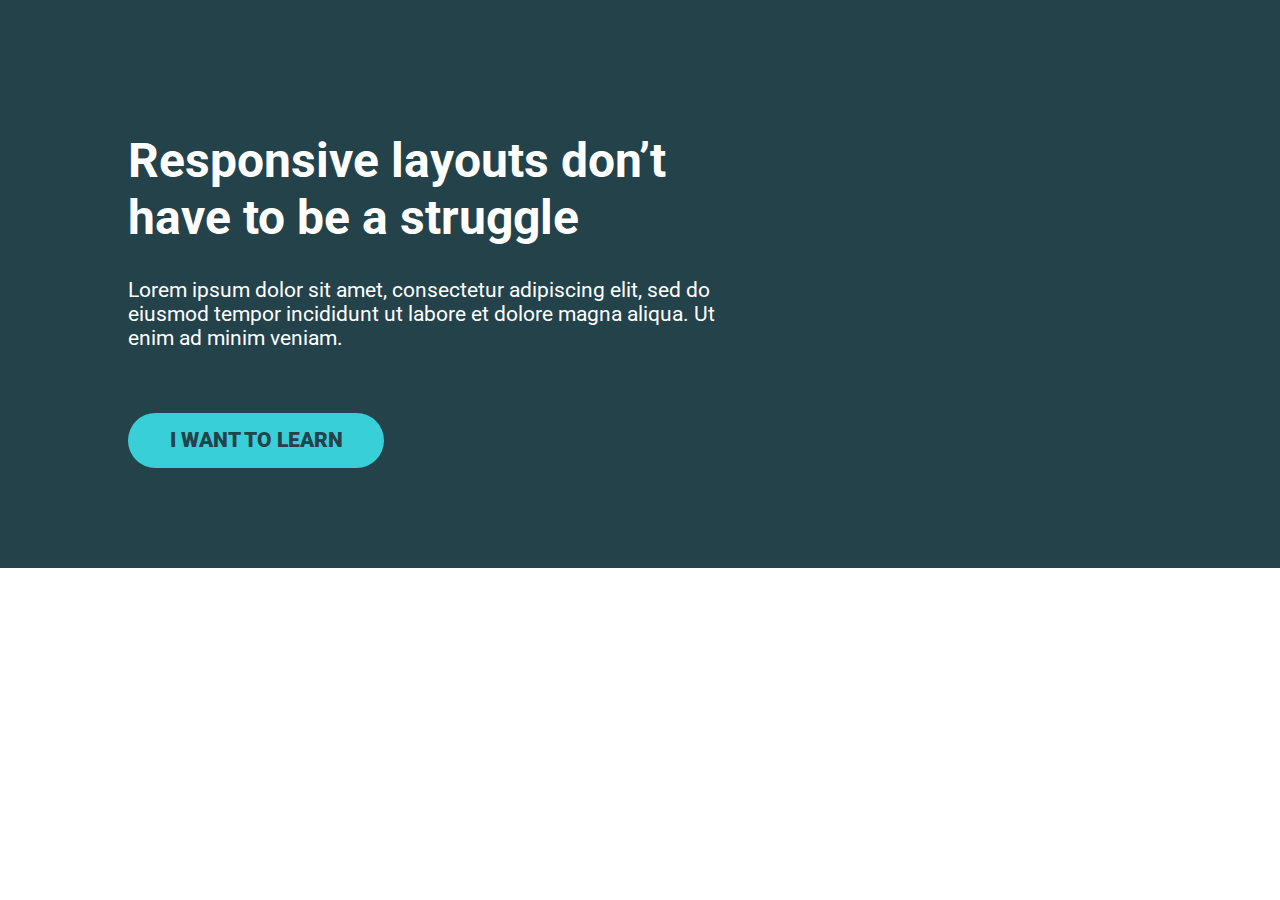
==== Dia - 3/index.html @ 9298ec6e "Added days 1, 2 and 3" ====
<!DOCTYPE html>
<html lang="en">
<head>
    <meta charset="UTF-8">
    <meta name="viewport" content="width=device-width, initial-scale=1.0">
    <title>Document</title>
    <link href="https://fonts.googleapis.com/css2?family=Roboto:wght@400;900&display=swap" rel="stylesheet"> 
    <link rel="stylesheet" href="style.css">
</head>
<body>
    <div class="hero">
        <div class="container">
            <div class="hero__text">
                <h1>Responsive layouts don’t have to be a struggle</h1>
                <p>Lorem ipsum dolor sit amet, consectetur adipiscing elit, sed do eiusmod tempor incididunt ut labore et dolore magna aliqua. Ut enim ad minim veniam.</p>
                <a href="#" class="btn">I want to learn</a>
            </div>
        </div>
    </div>
</body>
</html>
---- Dia - 3/style.css ----
*, *::before, *::after {
    box-sizing: border-box;
}

body {
    margin: 0;
    font-family: 'Roboto', sans-serif;
    font-size: 1.3rem;
}

h1 {
    font-size: 3rem;
}

.container {
    width: 80%;
    max-width: 1100px;
    margin: 0 auto;
}

.hero {
    padding: 100px 0;
    background-color: #23424A;
    color: #FFF;
}

.hero__text {
    width: 60%;
}

.hero p {
    margin-bottom: 3em;
}

.btn {
    display: inline-block;
    text-decoration: none;
    text-transform: uppercase;
    color: #23424A;
    font-weight: 900;
    background-color: #38CFD9;
    padding: .75em 2em;
    border-radius: 100px;
}

.btn:hover,
.btn:focus {
    opacity: .75; 
}
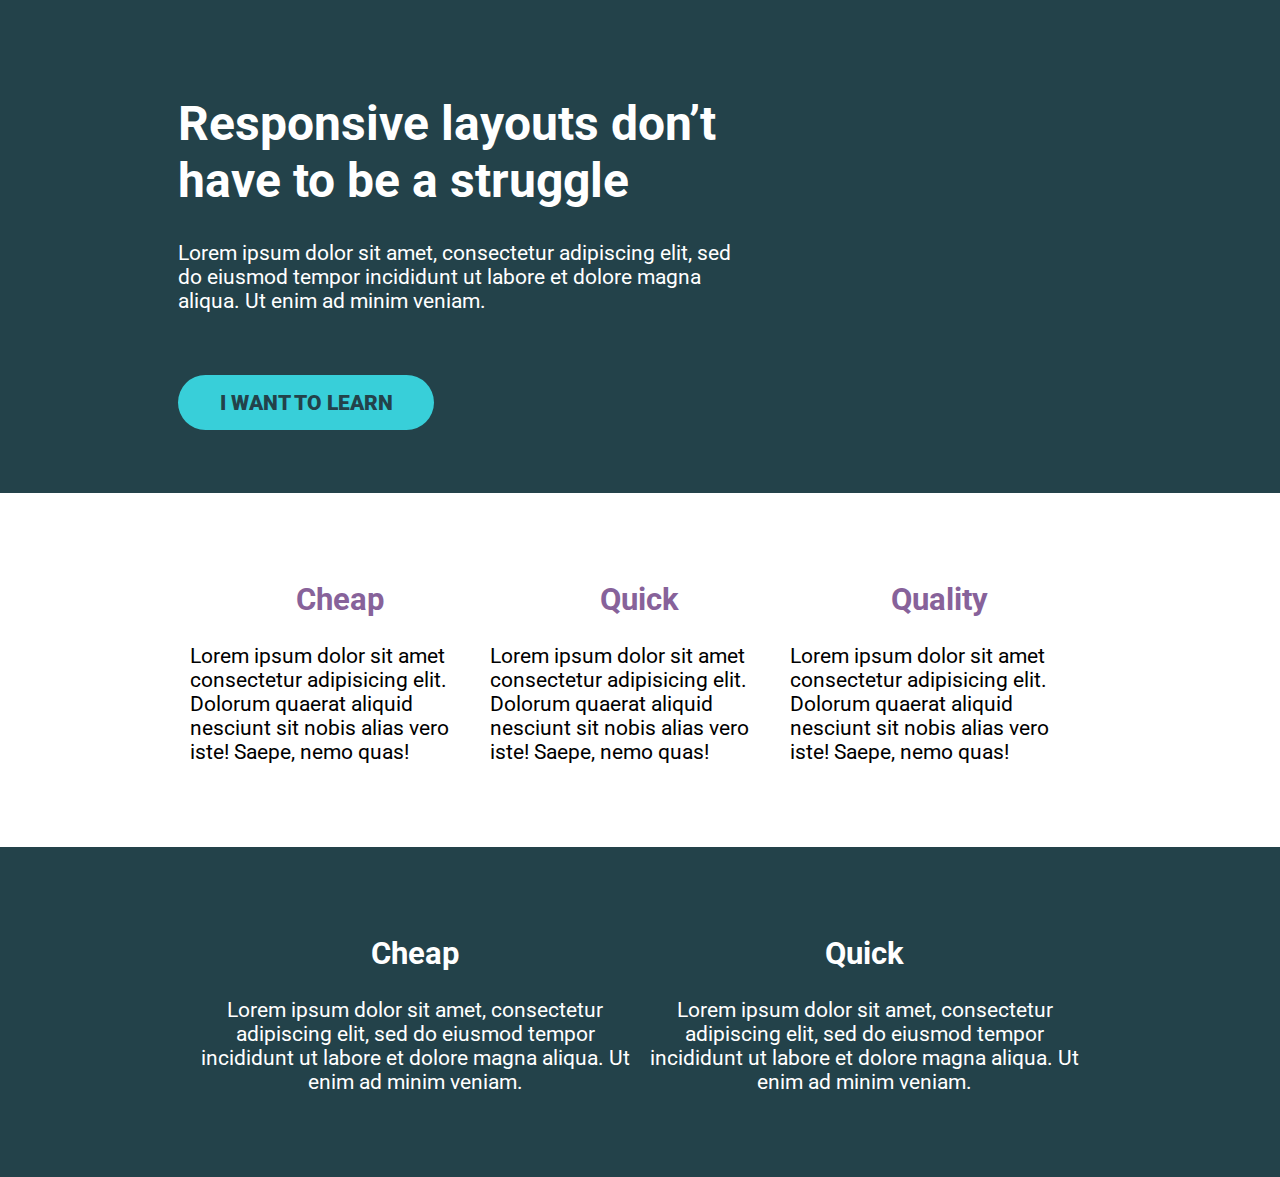
==== commit 1d51dd63: "Dia 3 modificado" ====
--- a/Dia - 3/index.html
+++ b/Dia - 3/index.html
@@ -8,14 +8,54 @@
     <link rel="stylesheet" href="style.css">
 </head>
 <body>
-    <div class="hero">
+    <div class="hero green-background">
         <div class="container">
             <div class="hero__text">
                 <h1>Responsive layouts don’t have to be a struggle</h1>
                 <p>Lorem ipsum dolor sit amet, consectetur adipiscing elit, sed do eiusmod tempor incididunt ut labore et dolore magna aliqua. Ut enim ad minim veniam.</p>
-                <a href="#" class="btn">I want to learn</a>
+                <a href="https://courses.kevinpowell.co/" target="_blank"  class="btn">I want to learn</a>
             </div>
         </div>
     </div>
+
+    <section class="three-col">
+        <div>
+            <div class="container">
+                <div class="row">
+                    <div class="col">
+                        <h2>Cheap</h2>
+                        <p>Lorem ipsum dolor sit amet consectetur adipisicing elit. Dolorum quaerat aliquid nesciunt sit nobis alias vero iste! Saepe, nemo quas!</p>
+                    </div>
+                    <div class="col">
+                        <h2>Quick</h2>
+                        <p>Lorem ipsum dolor sit amet consectetur adipisicing elit. Dolorum quaerat aliquid nesciunt sit nobis alias vero iste! Saepe, nemo quas!</p>
+                    </div>
+                    <div class="col">
+                        <h2>Quality</h2>
+                        <p>Lorem ipsum dolor sit amet consectetur adipisicing elit. Dolorum quaerat aliquid nesciunt sit nobis alias vero iste! Saepe, nemo quas!</p>
+                    </div>
+                </div>
+            </div>
+        </div>
+    </section>
+
+    <section class="two-col">
+        <div class="green-background">
+            <div class="container">
+                <div class="row">
+                    <div class="col">
+                        <h2>Cheap</h2>
+                        <p>Lorem ipsum dolor sit amet, consectetur adipiscing elit, sed do eiusmod tempor incididunt ut labore et dolore magna aliqua. Ut enim ad minim veniam.</p>
+                    </div>
+                    <div class="col">
+                        <h2>Quick</h2>
+                        <p>Lorem ipsum dolor sit amet, consectetur adipiscing elit, sed do eiusmod tempor incididunt ut labore et dolore magna aliqua. Ut enim ad minim veniam.</p>
+                    </div>
+                </div>
+            </div>
+        </div>
+    </section>
+
+
 </body>
 </html>--- a/Dia - 3/style.css
+++ b/Dia - 3/style.css
@@ -12,15 +12,39 @@
     font-size: 3rem;
 }
 
+.three-col h2 {
+    color: #87629A;
+    text-align: center;
+}
+
+.green-background {
+    background-color: #23424A;
+}
+
+.two-col {
+    color: #fff;
+    text-align: center;
+}
+
 .container {
     width: 80%;
     max-width: 1100px;
     margin: 0 auto;
 }
 
+.row {
+    display: flex;
+    padding: 3em;
+}
+
+.col {
+    /* width: 100%; */
+    gap: 100px;
+}
+
+
 .hero {
-    padding: 100px 0;
-    background-color: #23424A;
+    padding: 3em;
     color: #FFF;
 }
 
